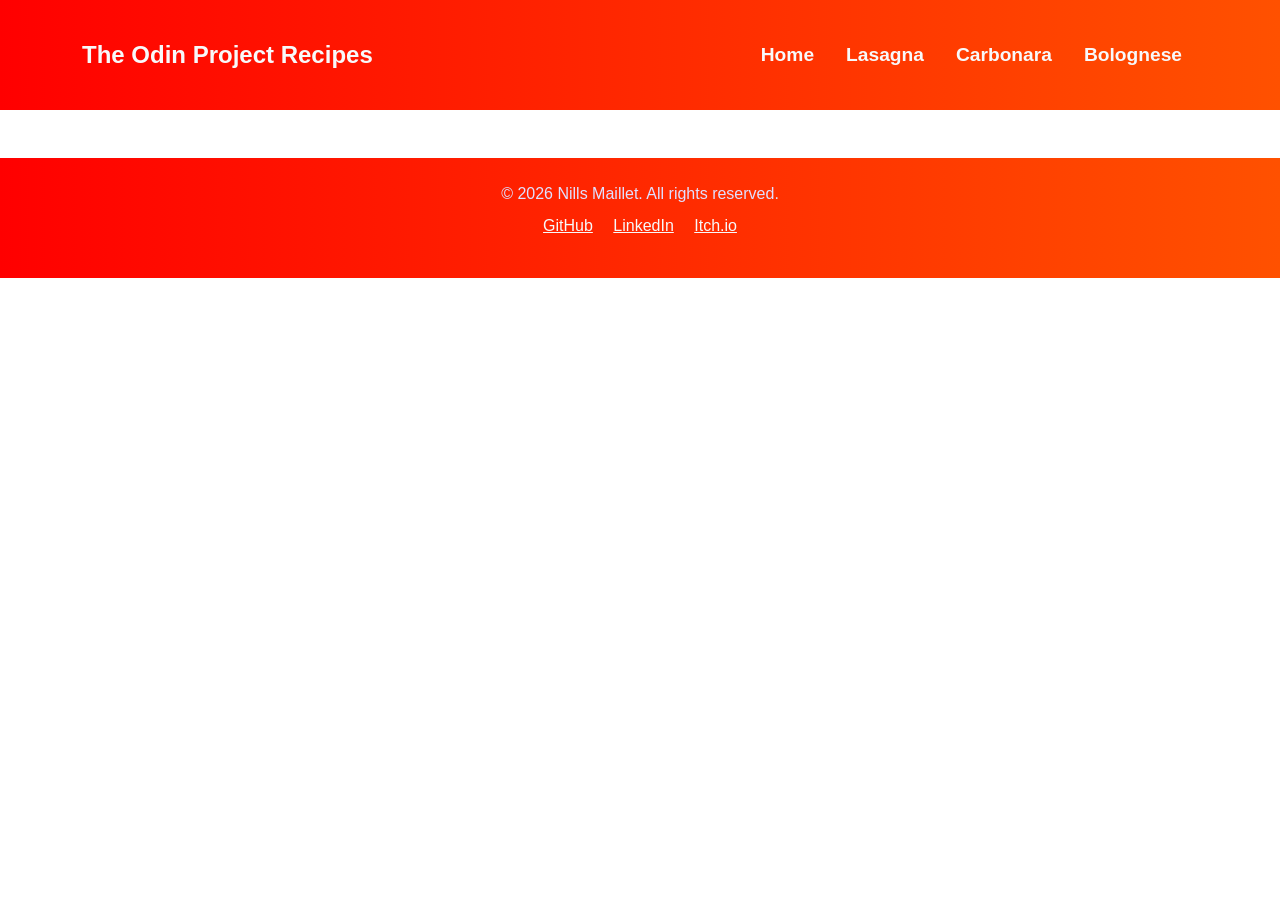
==== index.html @ 03920f75 "Initial commit" ====
<!doctype html>
<html lang="en">
  <head>
    <meta charset="UTF-8" />
    <meta name="viewport" content="width=device-width, initial-scale=1.0" />
    <title>Home - The Odin Project Recipes</title>
    <link
      href="https://cdn.jsdelivr.net/npm/bootstrap@5.3.3/dist/css/bootstrap.min.css"
      rel="stylesheet" />
    <link rel="stylesheet" href="css/style.css" />
  </head>
  <body>
    <header id="header-container"></header>
    <main></main>
    <footer id="footer-container"></footer>

    <script src="https://cdn.jsdelivr.net/npm/bootstrap@5.3.3/dist/js/bootstrap.bundle.min.js"></script>
    <script src="js/main.js"></script>
  </body>
</html>
---- css/style.css ----
body {
  font-family: "Segoe UI", Tahoma, Geneva, Verdana, sans-serif;
}

.nav-item {
  font-size: 1.2rem;
  font-weight: 600;
}
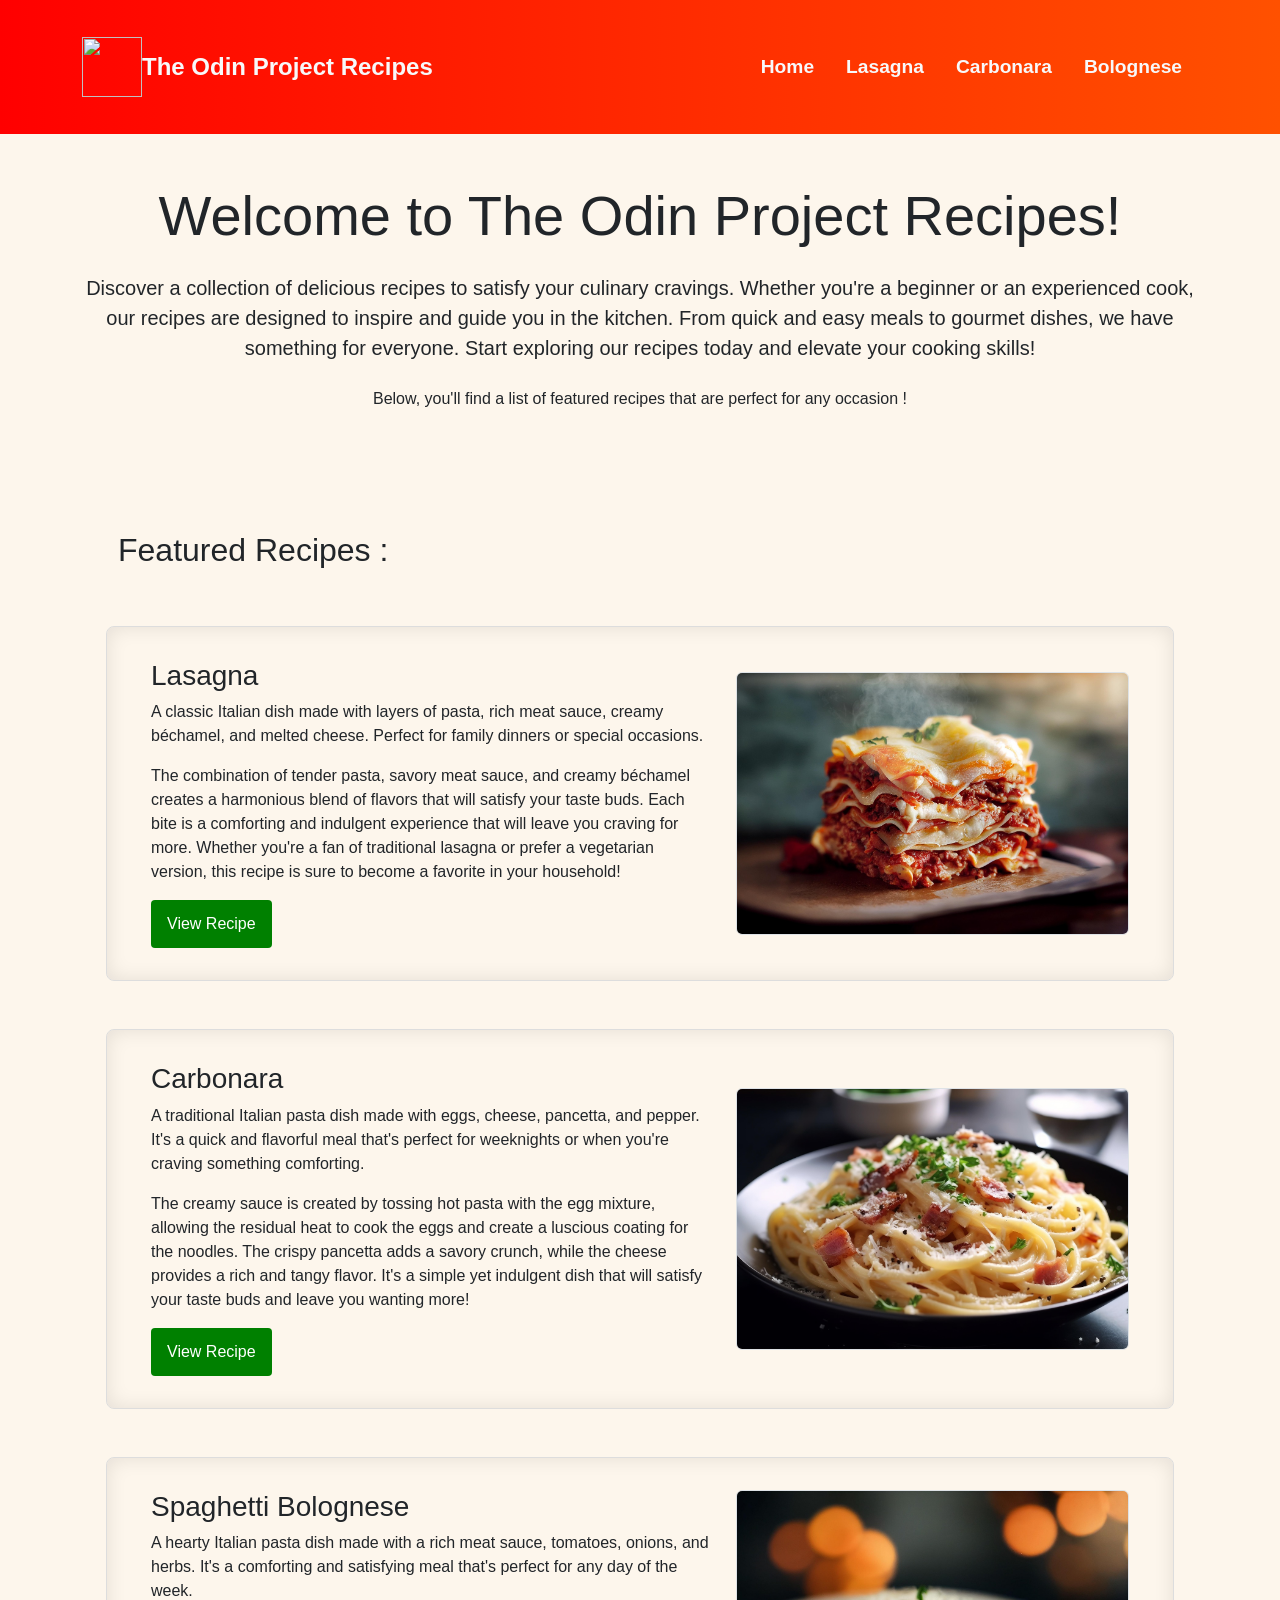
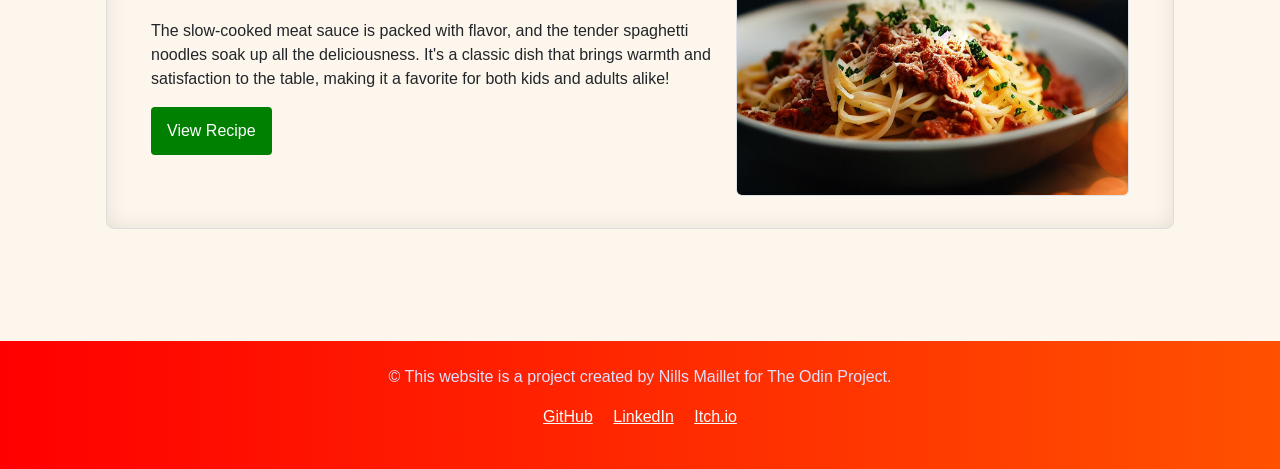
==== commit e5ac8383: "feat(index.html): add title and recipes in the home page" ====
--- a/index.html
+++ b/index.html
@@ -9,9 +9,128 @@
       rel="stylesheet" />
     <link rel="stylesheet" href="css/style.css" />
   </head>
-  <body>
+  <body class="d-flex flex-column">
     <header id="header-container"></header>
-    <main></main>
+    <main class="flex-grow-1">
+      <section class="py-5">
+        <div class="container">
+          <div class="text-center">
+            <h1 class="display-4 mb-4">Welcome to The Odin Project Recipes!</h1>
+          </div>
+          <div>
+            <p class="lead text-center mb-4">
+              Discover a collection of delicious recipes to satisfy your
+              culinary cravings. Whether you're a beginner or an experienced
+              cook, our recipes are designed to inspire and guide you in the
+              kitchen. From quick and easy meals to gourmet dishes, we have
+              something for everyone. Start exploring our recipes today and
+              elevate your cooking skills!
+            </p>
+          </div>
+          <div class="fs-bold text-center mb-4">
+            <p>
+              Below, you'll find a list of featured recipes that are perfect for
+              any occasion !
+            </p>
+          </div>
+        </div>
+      </section>
+      <section class="py-5">
+        <div class="container">
+          <div class="row mx-4">
+            <div>
+              <h2>Featured Recipes :</h2>
+            </div>
+          </div>
+          <div class="row recipe-card mt-5 mx-4">
+            <div class="col-md-7">
+              <h3 class="fs-bold">Lasagna</h3>
+              <p>
+                A classic Italian dish made with layers of pasta, rich meat
+                sauce, creamy béchamel, and melted cheese. Perfect for family
+                dinners or special occasions.
+              </p>
+              <p>
+                The combination of tender pasta, savory meat sauce, and creamy
+                béchamel creates a harmonious blend of flavors that will satisfy
+                your taste buds. Each bite is a comforting and indulgent
+                experience that will leave you craving for more. Whether you're
+                a fan of traditional lasagna or prefer a vegetarian version,
+                this recipe is sure to become a favorite in your household!
+              </p>
+              <a href="./pages/lasagna.html" class="btn recipe-btn"
+                >View Recipe</a
+              >
+            </div>
+            <div
+              class="col-md-5 d-flex align-items-center justify-content-center">
+              <img
+                src="images/lasagna.jpg"
+                alt="Lasagna"
+                class="img-fluid border rounded recipe-image" />
+            </div>
+          </div>
+
+          <div class="row recipe-card mt-5 mx-4">
+            <div class="col-md-7">
+              <h3 class="fs-bold">Carbonara</h3>
+              <p>
+                A traditional Italian pasta dish made with eggs, cheese,
+                pancetta, and pepper. It's a quick and flavorful meal that's
+                perfect for weeknights or when you're craving something
+                comforting.
+              </p>
+              <p>
+                The creamy sauce is created by tossing hot pasta with the egg
+                mixture, allowing the residual heat to cook the eggs and create
+                a luscious coating for the noodles. The crispy pancetta adds a
+                savory crunch, while the cheese provides a rich and tangy
+                flavor. It's a simple yet indulgent dish that will satisfy your
+                taste buds and leave you wanting more!
+              </p>
+              <div>
+                <a href="./pages/carbonara.html" class="btn recipe-btn"
+                  >View Recipe</a
+                >
+              </div>
+            </div>
+            <div
+              class="col-md-5 d-flex align-items-center justify-content-center">
+              <img
+                src="images/carbonara.jpg"
+                alt="Carbonara"
+                class="img-fluid border rounded recipe-image" />
+            </div>
+          </div>
+          <div class="row recipe-card mt-5 mx-4">
+            <div class="col-md-7">
+              <h3 class="fs-bold">Spaghetti Bolognese</h3>
+              <p>
+                A hearty Italian pasta dish made with a rich meat sauce,
+                tomatoes, onions, and herbs. It's a comforting and satisfying
+                meal that's perfect for any day of the week.
+              </p>
+              <p>
+                The slow-cooked meat sauce is packed with flavor, and the tender
+                spaghetti noodles soak up all the deliciousness. It's a classic
+                dish that brings warmth and satisfaction to the table, making it
+                a favorite for both kids and adults alike!
+              </p>
+              <a href="./pages/bolognese.html" class="btn recipe-btn"
+                >View Recipe</a
+              >
+            </div>
+            <div
+              class="col-md-5 d-flex align-items-center justify-content-center">
+              <img
+                src="images/bolognese.jpg"
+                alt="Spaghetti Bolognese"
+                class="img-fluid border rounded recipe-image" />
+            </div>
+          </div>
+        </div>
+      </section>
+    </main>
     <footer id="footer-container"></footer>
 
     <script src="https://cdn.jsdelivr.net/npm/bootstrap@5.3.3/dist/js/bootstrap.bundle.min.js"></script>
--- a/css/style.css
+++ b/css/style.css
@@ -1,8 +1,45 @@
 body {
   font-family: "Segoe UI", Tahoma, Geneva, Verdana, sans-serif;
+  background-color: #fdf6ec;
 }
 
 .nav-item {
   font-size: 1.2rem;
   font-weight: 600;
 }
+
+.recipe-card {
+  border: 1px solid #ddd;
+  border-radius: 8px;
+  box-shadow: inset 0 0 20px rgba(0, 0, 0, 0.1);
+  padding: 2rem;
+  margin-bottom: 1rem;
+}
+
+.recipe-image {
+  width: 100%;
+  height: auto;
+  border-radius: 8px;
+  transition: transform 0.3s ease;
+}
+.recipe-image:hover {
+  transform: scale(1.05);
+  transition: transform 0.3s ease;
+}
+
+.recipe-btn {
+  background-color: green;
+  color: white;
+  border: none;
+  padding: 0.75rem 1rem;
+  border-radius: 4px;
+  cursor: pointer;
+  transition: transform 0.2s ease-in-out;
+}
+.recipe-btn:hover {
+  background-color: darkgreen;
+  color: white;
+  transform: translateY(-1px);
+  transition: transform 0.2s ease-in-out;
+  transform: scale(1.05);
+}
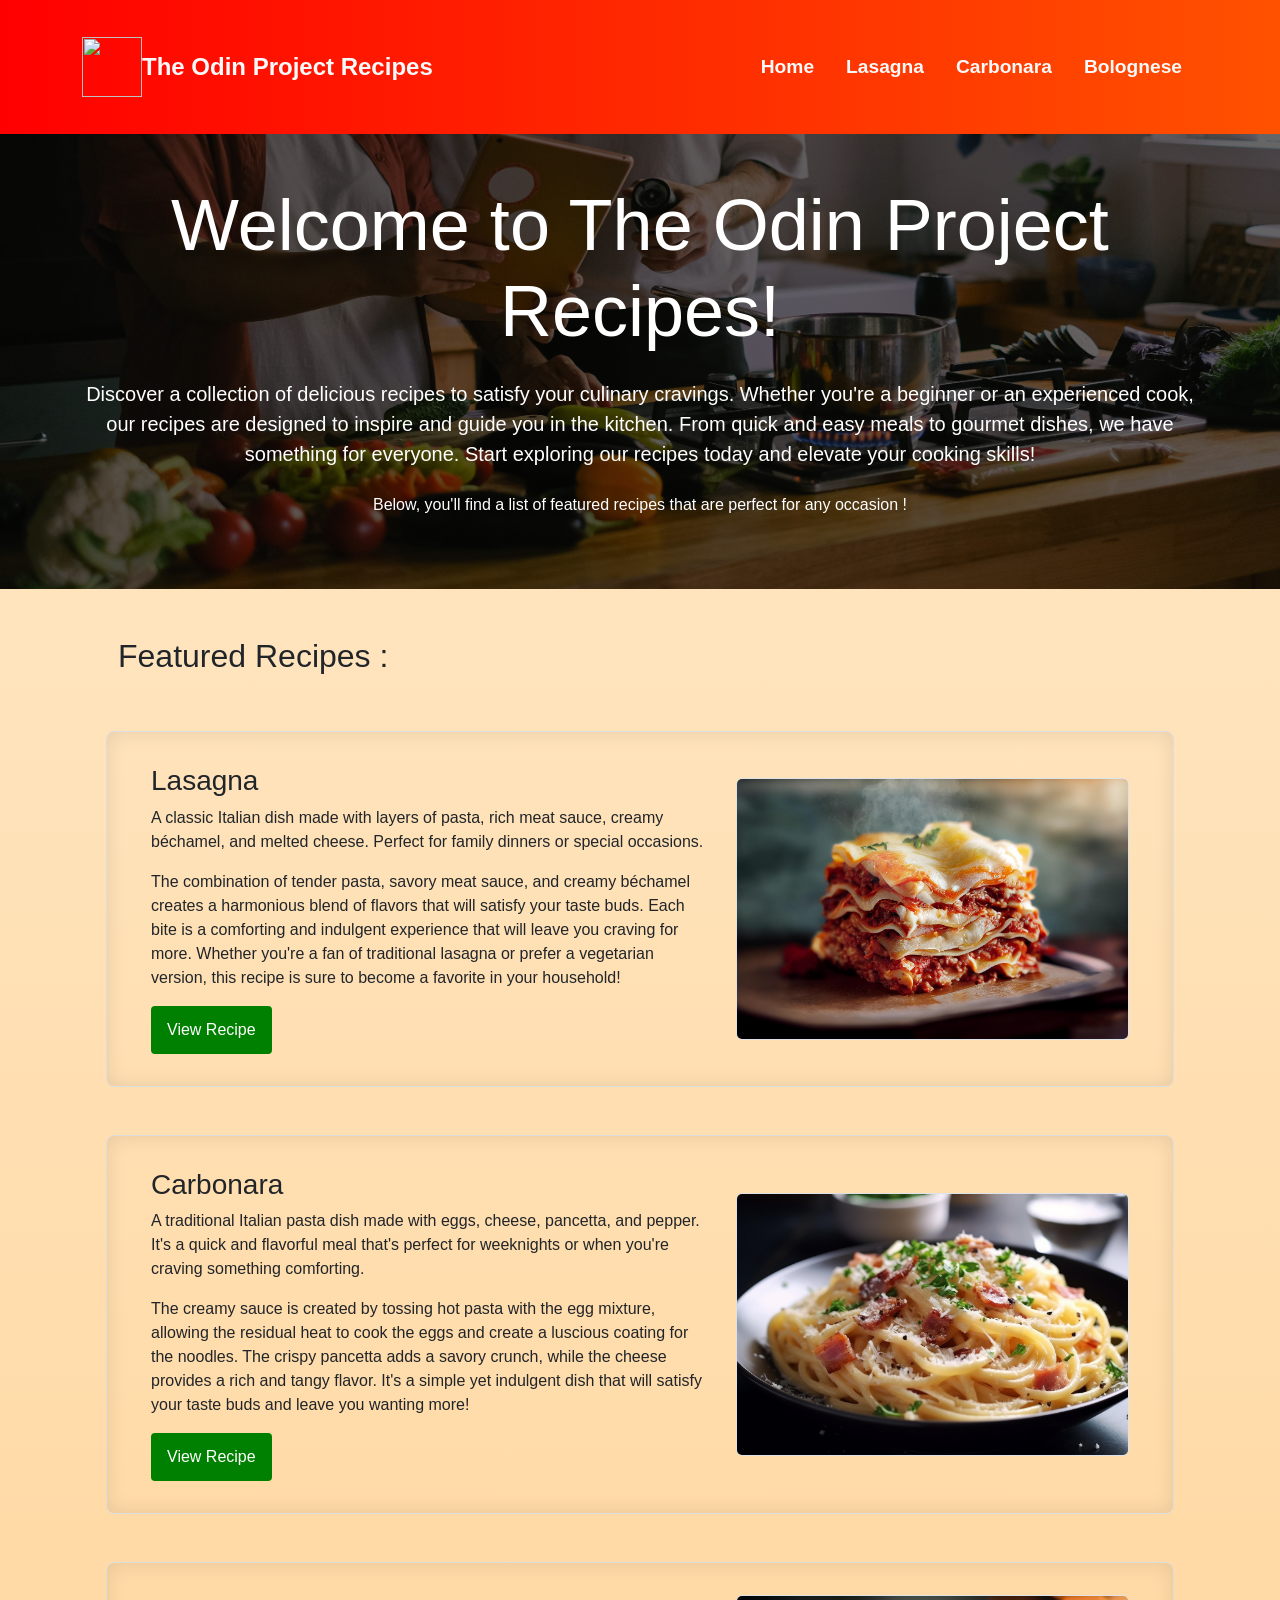
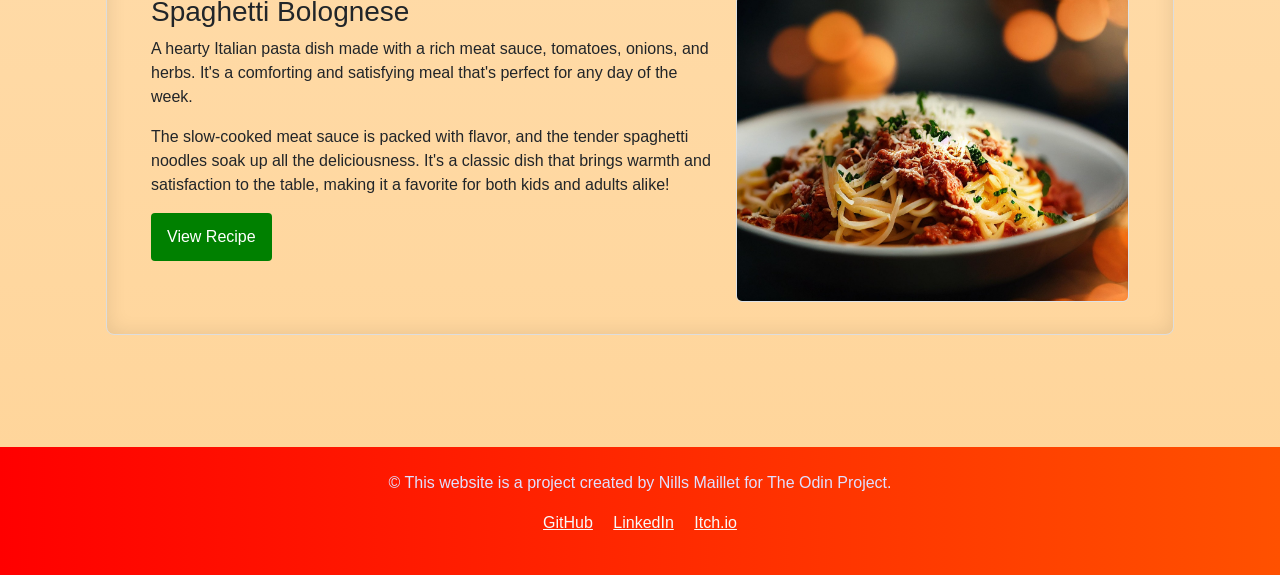
==== commit 043f4073: "feat(index): remade homepage" ====
--- a/index.html
+++ b/index.html
@@ -12,10 +12,10 @@
   <body class="d-flex flex-column">
     <header id="header-container"></header>
     <main class="flex-grow-1">
-      <section class="py-5">
+      <section class="py-5 banner-section text-white text-center">
         <div class="container">
           <div class="text-center">
-            <h1 class="display-4 mb-4">Welcome to The Odin Project Recipes!</h1>
+            <h1 class="display-2 mb-4">Welcome to The Odin Project Recipes!</h1>
           </div>
           <div>
             <p class="lead text-center mb-4">
@@ -35,7 +35,7 @@
           </div>
         </div>
       </section>
-      <section class="py-5">
+      <section class="py-5 main-section">
         <div class="container">
           <div class="row mx-4">
             <div>
--- a/css/style.css
+++ b/css/style.css
@@ -1,11 +1,19 @@
 body {
   font-family: "Segoe UI", Tahoma, Geneva, Verdana, sans-serif;
-  background-color: #fdf6ec;
+  background: linear-gradient(to bottom, #ffeacc, #ffd498);
 }
 
 .nav-item {
   font-size: 1.2rem;
   font-weight: 600;
+}
+
+.banner-section {
+  background:
+    linear-gradient(rgba(0, 0, 0, 0.6), rgba(0, 0, 0, 0.6)),
+    url(../images/bg.jpg) no-repeat center center;
+  background-size: cover;
+  padding: 4rem 0;
 }
 
 .recipe-card {
